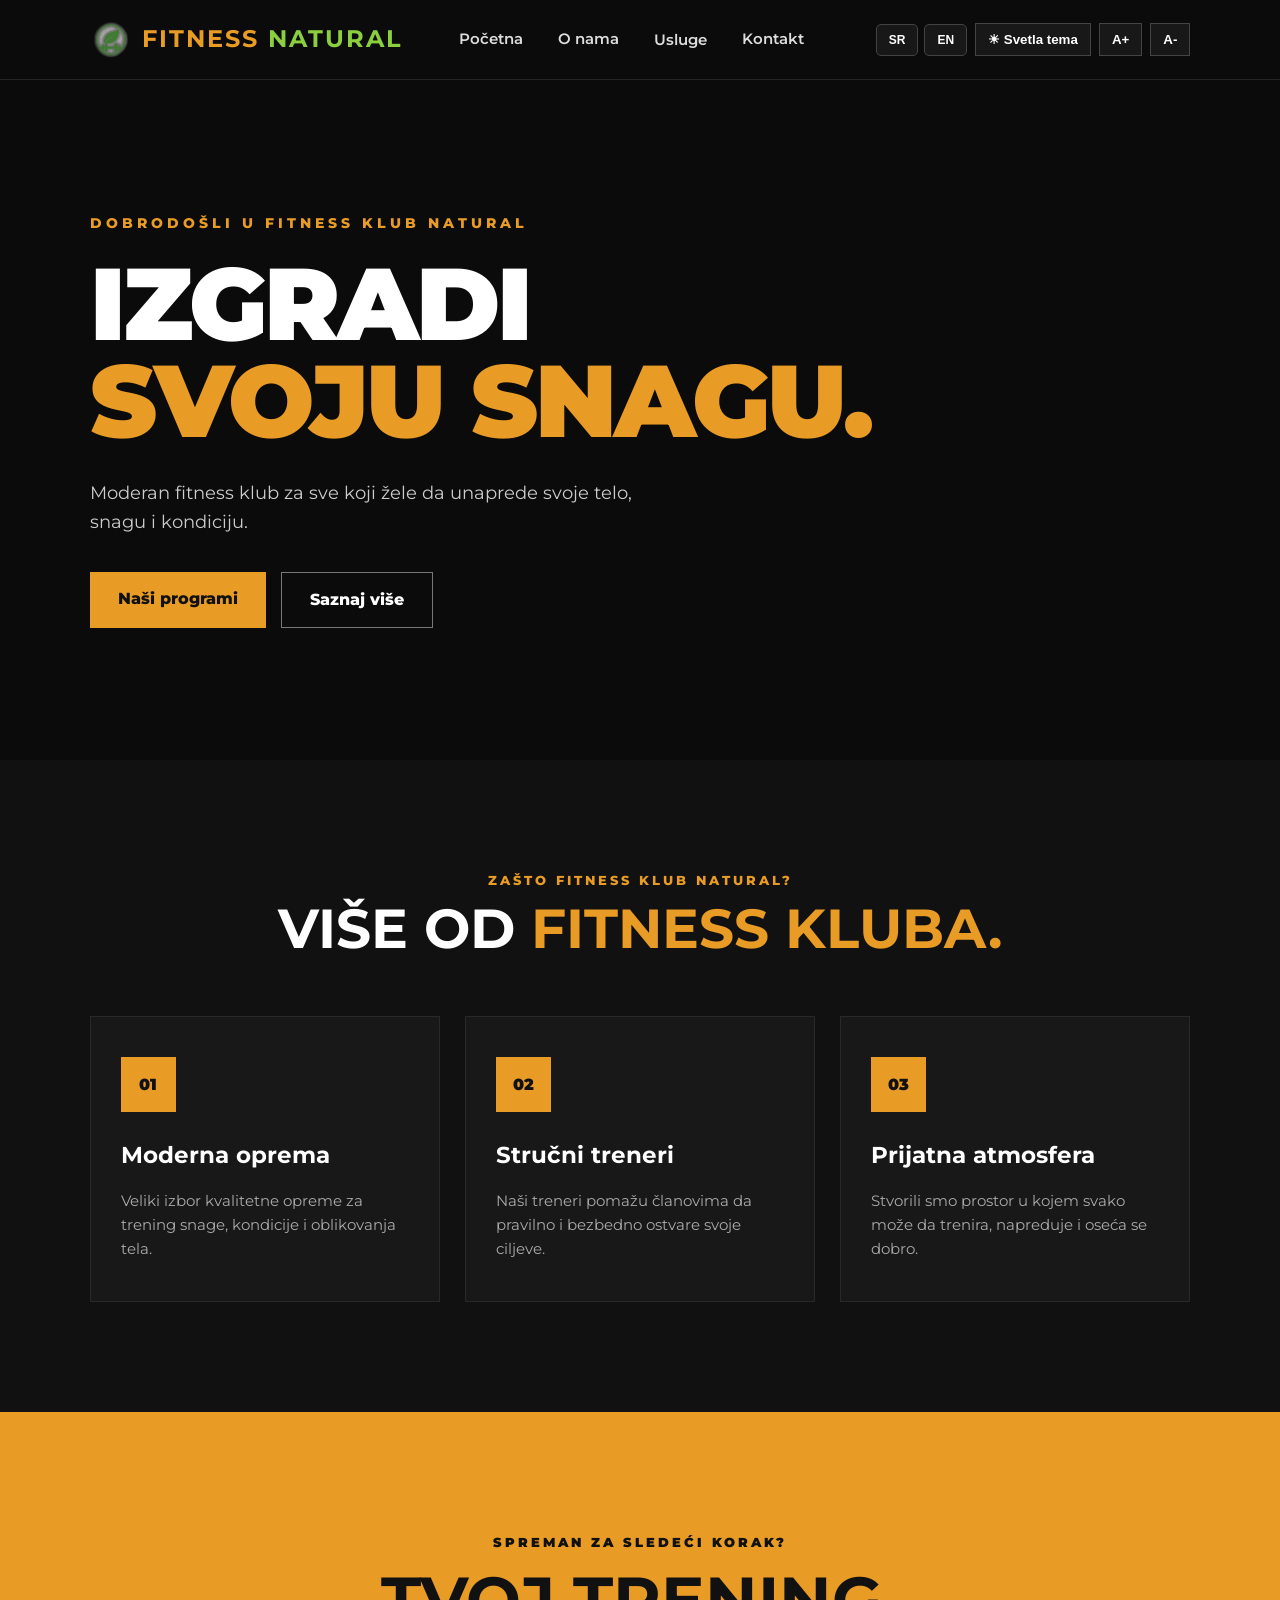
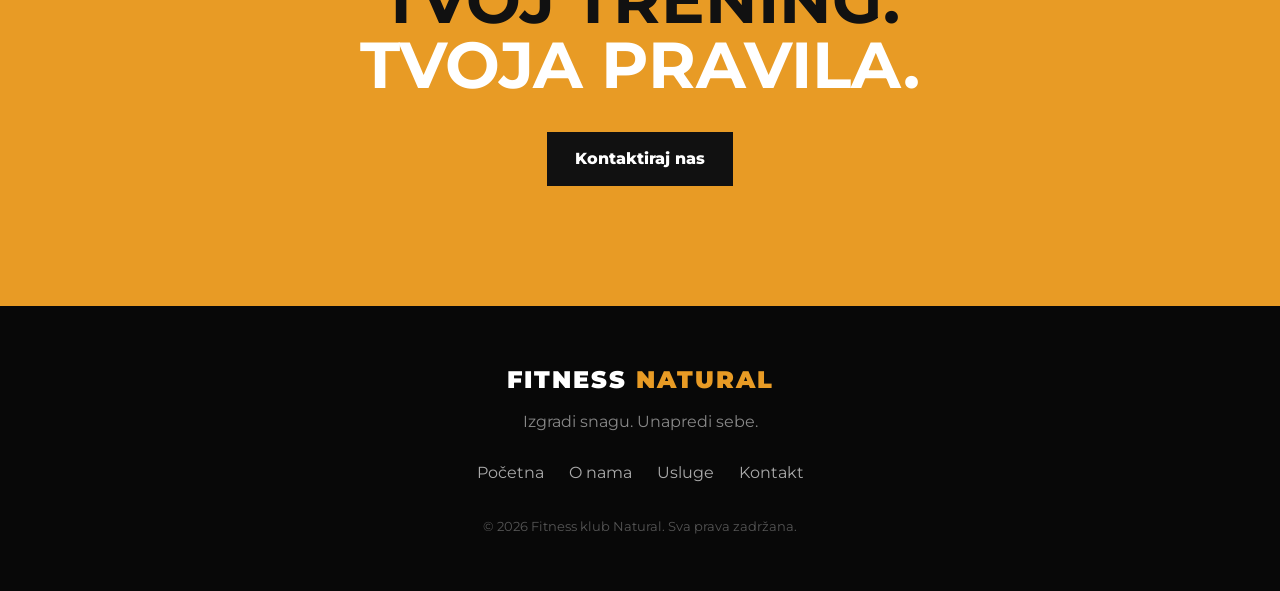
==== index.html @ d137e6ef "Add files via upload" ====
﻿<!DOCTYPE html>

<html lang="sr">

<head>
    <meta charset="UTF-8">

    <meta name="viewport" content="width=device-width, initial-scale=1.0">

    <meta name="description"
          content="Fitness klub Natural - moderan fitness klub za razvoj snage, kondicije i zdravog načina života.">

    <meta name="keywords"
          content="Fitness klub Natural, fitness klub, fitness, trening, bodybuilding, personalni trening">

    <meta name="author" content="Mateja Ivković">

    <title>Fitness klub Natural | Početna</title>

    <link rel="preconnect" href="https://fonts.googleapis.com">
    <link rel="preconnect" href="https://fonts.gstatic.com" crossorigin>
    <link href="https://fonts.googleapis.com/css2?family=Montserrat:wght@400;500;600;700;800;900&display=swap" rel="stylesheet">

    <link rel="stylesheet" href="stil.css">
</head>

<body>


    <!-- ZAGLAVLJE -->

    <header class="zaglavlje">

        <a href="index.html" class="logo">
            <img src="logo.png" alt="Logo Fitness kluba Natural">
            <span>FITNESS <strong>NATURAL</strong></span>
        </a>

        <nav class="navigacija">

            <a href="index.html">
                Početna
            </a>

            <a href="onama.html">
                O nama
            </a>

            <div class="padajuci-meni">

                <a href="usluge.html" class="link-padajuceg-menija">
                    Usluge
                </a>

                <div class="sadrzaj-padajuceg-menija">

                    <a href="usluge.html#personalni">
                        Personalni trening
                    </a>

                    <a href="usluge.html#grupni">
                        Grupni treninzi
                    </a>

                    <a href="usluge.html#fitness">
                        Fitness program
                    </a>

                    <a href="usluge.html#ishrana">
                        Plan ishrane
                    </a>

                </div>

            </div>

            <a href="kontakt.html">
                Kontakt
            </a>

        </nav>


        <div class="kontrole-pristupacnosti">

            <!-- JEZIK -->

            <div id="kontrole-jezika"></div>

            <button type="button" id="dugme-tema">
                ☀ Svetla tema
            </button>

            <button type="button" id="povecaj-font">
                A+
            </button>

            <button type="button" id="smanji-font">
                A-
            </button>

        </div>

    </header>


    <!-- UVODNA SEKCIJA -->

    <main>

        <section class="uvodna-sekcija">

            <div class="sadrzaj-uvodne-sekcije">

                <p class="mali-naslov">
                    DOBRODOŠLI U FITNESS KLUB NATURAL
                </p>

                <h1>
                    IZGRADI
                    <span>SVOJU SNAGU.</span>
                </h1>

                <p class="uvodni-tekst">
                    Moderan fitness klub za sve koji žele da unaprede
                    svoje telo, snagu i kondiciju.
                </p>

                <div class="uvodna-dugmad">

                    <a href="usluge.html" class="dugme glavno-dugme">
                        Naši programi
                    </a>

                    <a href="onama.html" class="dugme sporedno-dugme">
                        Saznaj više
                    </a>

                </div>

            </div>

        </section>


        <!-- PREDNOSTI -->

        <section class="prednosti">

            <div class="naslov-sekcije">

                <p>
                    ZAŠTO FITNESS KLUB NATURAL?
                </p>

                <h2>
                    VIŠE OD <span>FITNESS KLUBA.</span>
                </h2>

            </div>


            <div class="kontejner-prednosti">

                <article class="kartica-prednosti">

                    <div class="oznaka-prednosti">
                        01
                    </div>

                    <h3>
                        Moderna oprema
                    </h3>

                    <p>
                        Veliki izbor kvalitetne opreme za trening
                        snage, kondicije i oblikovanja tela.
                    </p>

                </article>


                <article class="kartica-prednosti">

                    <div class="oznaka-prednosti">
                        02
                    </div>

                    <h3>
                        Stručni treneri
                    </h3>

                    <p>
                        Naši treneri pomažu članovima da pravilno
                        i bezbedno ostvare svoje ciljeve.
                    </p>

                </article>


                <article class="kartica-prednosti">

                    <div class="oznaka-prednosti">
                        03
                    </div>

                    <h3>
                        Prijatna atmosfera
                    </h3>

                    <p>
                        Stvorili smo prostor u kojem svako može
                        da trenira, napreduje i oseća se dobro.
                    </p>

                </article>

            </div>

        </section>


        <!-- POZIV NA AKCIJU -->

        <section class="poziv-na-akciju">

            <div>

                <p>
                    SPREMAN ZA SLEDEĆI KORAK?
                </p>

                <h2>
                    TVOJ TRENING.
                    <span>TVOJA PRAVILA.</span>
                </h2>

                <a href="kontakt.html" class="dugme glavno-dugme">
                    Kontaktiraj nas
                </a>

            </div>

        </section>

    </main>


    <!-- PODNOŽJE -->

    <footer class="podnozje">

        <div class="logo-podnozja">
            FITNESS <span>NATURAL</span>
        </div>

        <p>
            Izgradi snagu. Unapredi sebe.
        </p>

        <div class="linkovi-podnozja">

            <a href="index.html">
                Početna
            </a>

            <a href="onama.html">
                O nama
            </a>

            <a href="usluge.html">
                Usluge
            </a>

            <a href="kontakt.html">
                Kontakt
            </a>

        </div>

        <p class="autorska-prava">
            © 2026 Fitness klub Natural. Sva prava zadržana.
        </p>

    </footer>


    <!-- JAVASCRIPT -->

    <script src="pristupacnost.js"></script>

    <!-- PREVOD SR / EN -->

    <script src="prevod.js"></script>


</body>

</html>
---- stil.css ----
﻿/* =========================
OSNOVNA PODEŠAVANJA
========================= */

* {
    margin: 0;
    padding: 0;
    box-sizing: border-box;
}

html {
    scroll-behavior: smooth;
}

body {
    font-family: 'Montserrat', sans-serif;
    background-color: #0b0b0b;
    color: #ffffff;
    line-height: 1.6;
}

a {
    text-decoration: none;
    color: inherit;
}

/* =========================
ZAGLAVLJE
========================= */

.zaglavlje {
    width: 100%;
    min-height: 80px;
    display: flex;
    align-items: center;
    justify-content: space-between;
    padding: 0 7%;
    background-color: #0b0b0b;
    border-bottom: 1px solid #252525;
    position: relative;
    z-index: 10;
}

.logo,
.logo-podnozja {
    font-size: 24px;
    font-weight: 900;
    letter-spacing: 2px;
}

    .logo span,
    .logo-podnozja span {
        color: #e89b25;
    }

/* =========================
NAVIGACIJA
========================= */

.navigacija {
    display: flex;
    gap: 35px;
}

    .navigacija a {
        position: relative;
        color: #dddddd;
        font-size: 15px;
        font-weight: 600;
        transition: 0.3s;
    }

        .navigacija a:hover,
        .navigacija a.active {
            color: #e89b25;
        }

        .navigacija a::after {
            content: "";
            position: absolute;
            left: 0;
            bottom: -8px;
            width: 0;
            height: 2px;
            background-color: #e89b25;
            transition: 0.3s;
        }

        .navigacija a:hover::after,
        .navigacija a.active::after {
            width: 100%;
        }

/* =========================
DUGME ZAGLAVLJA
========================= */

.dugme-zaglavlja {
    background-color: #e89b25;
    color: #111111;
    padding: 11px 22px;
    font-size: 14px;
    font-weight: 800;
    transition: 0.3s;
}

    .dugme-zaglavlja:hover {
        background-color: #ffffff;
        transform: translateY(-2px);
    }

/* =========================
UVODNA SEKCIJA
========================= */

.uvodna-sekcija {
    min-height: 680px;
    display: flex;
    align-items: center;
    padding: 80px 7%;
    position: relative;
    overflow: hidden;
    background-color: #0b0b0b;
}

/* =========================
SADRŽAJ UVODNE SEKCIJE
========================= */

.sadrzaj-uvodne-sekcije {
    width: 100%;
    max-width: 1200px;
    margin: 0 auto;
    position: relative;
    z-index: 2;
}

.mali-naslov {
    color: #e89b25;
    font-size: 14px;
    font-weight: 800;
    letter-spacing: 4px;
    margin-bottom: 20px;
}

.uvodna-sekcija h1 {
    font-size: clamp(55px, 8vw, 105px);
    line-height: 0.95;
    font-weight: 900;
    letter-spacing: -3px;
    margin-bottom: 30px;
}

    .uvodna-sekcija h1 span {
        display: block;
        color: #e89b25;
    }

.uvodni-tekst {
    max-width: 550px;
    color: #cccccc;
    font-size: 18px;
    margin-bottom: 35px;
}

/* =========================
DUGMAD
========================= */

.uvodna-dugmad {
    display: flex;
    gap: 15px;
    flex-wrap: wrap;
}

.dugme {
    display: inline-block;
    padding: 14px 28px;
    font-weight: 800;
    transition: 0.3s;
}

.glavno-dugme {
    background-color: #e89b25;
    color: #111111;
}

    .glavno-dugme:hover {
        background-color: #ffffff;
        transform: translateY(-3px);
    }

.sporedno-dugme {
    border: 1px solid #777777;
    color: #ffffff;
}

    .sporedno-dugme:hover {
        border-color: #e89b25;
        color: #e89b25;
        transform: translateY(-3px);
    }

/* =========================
PREDNOSTI
========================= */

.prednosti {
    padding: 110px 7%;
    background-color: #111111;
}

.naslov-sekcije {
    width: 100%;
    text-align: center;
    margin-bottom: 60px;
}

    .naslov-sekcije p {
        color: #e89b25;
        font-size: 13px;
        font-weight: 800;
        letter-spacing: 3px;
        margin-bottom: 10px;
    }

    .naslov-sekcije h2 {
        font-size: clamp(35px, 5vw, 55px);
        line-height: 1;
    }

        .naslov-sekcije h2 span {
            color: #e89b25;
        }

/* =========================
KARTICE PREDNOSTI
========================= */

.kontejner-prednosti {
    width: 100%;
    max-width: 1200px;
    margin: 0 auto;
    display: flex;
    gap: 25px;
}

.kartica-prednosti {
    flex: 1;
    padding: 40px 30px;
    background-color: #181818;
    border: 1px solid #292929;
    transition: 0.4s;
}

    .kartica-prednosti:hover {
        transform: translateY(-10px);
        border-color: #e89b25;
        box-shadow: 0 15px 40px rgba(0, 0, 0, 0.5);
    }

.oznaka-prednosti {
    width: 55px;
    height: 55px;
    display: flex;
    align-items: center;
    justify-content: center;
    margin-bottom: 25px;
    background-color: #e89b25;
    color: #111111;
    font-weight: 900;
}

.kartica-prednosti h3 {
    font-size: 23px;
    margin-bottom: 15px;
}

.kartica-prednosti p {
    color: #aaaaaa;
    font-size: 15px;
}

/* =========================
POZIV NA AKCIJU
========================= */

.poziv-na-akciju {
    padding: 120px 7%;
    text-align: center;
    background-color: #e89b25;
    color: #111111;
}

    .poziv-na-akciju p {
        font-size: 13px;
        font-weight: 900;
        letter-spacing: 3px;
        margin-bottom: 15px;
    }

    .poziv-na-akciju h2 {
        font-size: clamp(35px, 6vw, 65px);
        line-height: 1;
        margin-bottom: 35px;
    }

        .poziv-na-akciju h2 span {
            display: block;
            color: #ffffff;
        }

    .poziv-na-akciju .glavno-dugme {
        background-color: #111111;
        color: #ffffff;
    }

        .poziv-na-akciju .glavno-dugme:hover {
            background-color: #ffffff;
            color: #111111;
        }

/* =========================
PODNOŽJE
========================= */

.podnozje {
    padding: 55px 7%;
    text-align: center;
    background-color: #080808;
}

.logo-podnozja {
    margin-bottom: 10px;
}

.podnozje > p {
    color: #888888;
    margin-bottom: 25px;
}

.linkovi-podnozja {
    display: flex;
    justify-content: center;
    gap: 25px;
    margin-bottom: 30px;
}

    .linkovi-podnozja a {
        color: #aaaaaa;
        transition: 0.3s;
    }

        .linkovi-podnozja a:hover {
            color: #e89b25;
        }

.podnozje .autorska-prava {
    color: #555555;
    font-size: 13px;
    margin: 0;
}

/* =========================
NASLOV STRANICE
========================= */

.naslov-stranice {
    width: 100%;
    padding: 100px 7%;
    text-align: center;
    background-color: #111111;
}

    .naslov-stranice p:first-child {
        color: #e89b25;
        font-size: 13px;
        font-weight: 800;
        letter-spacing: 3px;
        margin-bottom: 15px;
    }

    .naslov-stranice h1 {
        font-size: clamp(45px, 7vw, 80px);
        line-height: 1;
        margin-bottom: 20px;
    }

        .naslov-stranice h1 span {
            color: #e89b25;
        }

.opis-stranice {
    color: #999999;
    font-size: 18px;
}

/* =========================
NAŠA PRIČA
========================= */

.sekcija-o-nama {
    width: 100%;
    max-width: 1200px;
    margin: 0 auto;
    padding: 110px 7%;
    display: flex;
    align-items: center;
    justify-content: center;
    gap: 80px;
    background-color: #0b0b0b;
}

.tekst-o-nama {
    flex: 1;
    max-width: 700px;
}

.oznaka-sekcije {
    color: #e89b25;
    font-size: 13px;
    font-weight: 800;
    letter-spacing: 3px;
    margin-bottom: 15px;
}

.tekst-o-nama h2 {
    font-size: clamp(35px, 5vw, 60px);
    line-height: 1;
    margin-bottom: 30px;
}

    .tekst-o-nama h2 span {
        color: #e89b25;
    }

.tekst-o-nama p:not(.oznaka-sekcije) {
    color: #aaaaaa;
    margin-bottom: 20px;
    font-size: 16px;
}

/* =========================
BROJ 08
========================= */

.kutija-o-nama {
    width: 300px;
    min-height: 300px;
    flex-shrink: 0;
    display: flex;
    flex-direction: column;
    align-items: center;
    justify-content: center;
    background-color: #e89b25;
    color: #111111;
    text-align: center;
}

.broj-o-nama {
    font-size: 100px;
    line-height: 1;
    font-weight: 900;
}

.kutija-o-nama p {
    font-weight: 900;
    letter-spacing: 2px;
}

/* =========================
VREDNOSTI
========================= */

.sekcija-vrednosti {
    padding: 110px 7%;
    background-color: #111111;
}

.sadrzaj-vrednosti {
    width: 100%;
    max-width: 1200px;
    margin: 0 auto;
    display: flex;
    gap: 25px;
}

.kartica-vrednosti {
    flex: 1;
    padding: 40px 30px;
    background-color: #181818;
    border: 1px solid #292929;
    transition: 0.4s;
}

    .kartica-vrednosti:hover {
        transform: translateY(-8px);
        border-color: #e89b25;
    }

    .kartica-vrednosti > span {
        display: block;
        color: #e89b25;
        font-size: 14px;
        font-weight: 900;
        margin-bottom: 25px;
    }

    .kartica-vrednosti h3 {
        font-size: 25px;
        margin-bottom: 15px;
    }

    .kartica-vrednosti p {
        color: #999999;
    }

/* ==================================================
TRENERI
================================================== */

.sekcija-trenera {
    width: 100%;
    padding: 110px 20px;
    background-color: #0b0b0b;
    text-align: center;
}

/* ==================================================
CENTRALNI SADRŽAJ TRENERA
================================================== */

.sadrzaj-trenera {
    width: 100%;
    max-width: 700px;
    margin: 0 auto;
    display: flex;
    flex-direction: column;
    align-items: center;
    text-align: center;
}

    .sadrzaj-trenera h3 {
        width: 100%;
        margin: 0 0 5px 0;
        color: #ffffff;
        font-size: 30px;
        font-weight: 900;
        line-height: 1.2;
        text-align: center;
    }

/* ==================================================
POZICIJA TRENERA
================================================== */

.pozicija-trenera {
    width: 100%;
    margin: 0 0 25px 0;
    color: #e89b25;
    font-size: 16px;
    font-weight: 700;
    text-align: center;
}

/* ==================================================
SLIKA + STRELICE
================================================== */

.okvir-slike-trenera {
    width: 100%;
    display: flex;
    align-items: center;
    justify-content: center;
    gap: 30px;
    margin: 0 auto 25px auto;
}

/* ==================================================
SLIKA
================================================== */

.slika-trenera {
    width: 350px;
    height: 350px;
    flex-shrink: 0;
    overflow: hidden;
    background-color: #202020;
}

    .slika-trenera img {
        width: 100%;
        height: 100%;
        display: block;
        object-fit: cover;
    }

        .slika-trenera img:hover {
            transform: scale(1.03);
        }

/* ==================================================
STRELICE
================================================== */

.dugme-klizaca {
    width: 55px;
    height: 55px;
    flex-shrink: 0;
    display: flex;
    align-items: center;
    justify-content: center;
    padding: 0;
    border: 1px solid #444444;
    background-color: #181818;
    color: #ffffff;
    font-size: 25px;
    line-height: 1;
    cursor: pointer;
    transition: all 0.3s ease;
}

    .dugme-klizaca:hover {
        background-color: #e89b25;
        color: #111111;
        border-color: #e89b25;
        transform: scale(1.05);
    }

/* ==================================================
OPIS TRENERA
================================================== */

.opis-trenera {
    width: 100%;
    max-width: 550px;
    margin: 0 auto;
    color: #aaaaaa;
    font-size: 16px;
    line-height: 1.7;
    text-align: center;
}

/* ==================================================
VIDEO I NAŠI USPESI
================================================== */

.sekcija-videa {
    width: 100%;
    padding: 110px 7%;
    background-color: #111111;
}

.sadrzaj-videa {
    width: 100%;
    max-width: 1200px;
    margin: 0 auto;
    display: flex;
    flex-direction: row;
    align-items: center;
    gap: 70px;
}

/* ==================================================
VIDEO LEVO
================================================== */

.lokalni-video {
    width: 60%;
    flex-shrink: 0;
    background-color: #181818;
    border: 1px solid #292929;
    overflow: hidden;
}

    .lokalni-video video {
        width: 100%;
        aspect-ratio: 16 / 9;
        display: block;
        object-fit: cover;
    }

/* ==================================================
YOUTUBE DESNO
================================================== */

.informacije-o-videu {
    flex: 1;
    text-align: left;
}

    .informacije-o-videu .oznaka-sekcije {
        margin-bottom: 15px;
    }

    .informacije-o-videu h3 {
        font-size: clamp(30px, 4vw, 45px);
        line-height: 1;
        margin-bottom: 25px;
    }

        .informacije-o-videu h3 span {
            display: block;
            color: #e89b25;
        }

    .informacije-o-videu > p:not(.oznaka-sekcije) {
        color: #aaaaaa;
        font-size: 16px;
        margin-bottom: 30px;
        line-height: 1.7;
    }

.dugme-videa {
    display: inline-block;
}

/* ==================================================
KONTAKT
================================================== */

.kontakt-sekcija {
    width: 100%;
    max-width: 1200px;
    margin: 0 auto;
    padding: 110px 7%;
    display: flex;
    gap: 80px;
    background-color: #0b0b0b;
}

.kontakt-informacije,
.sadrzaj-kontakt-forme {
    flex: 1;
}

    .kontakt-informacije h2,
    .sadrzaj-kontakt-forme h2 {
        font-size: clamp(35px, 5vw, 55px);
        line-height: 1;
        margin-bottom: 45px;
    }

        .kontakt-informacije h2 span,
        .sadrzaj-kontakt-forme h2 span {
            color: #e89b25;
        }

.stavka-kontakta {
    display: flex;
    align-items: flex-start;
    gap: 20px;
    margin-bottom: 30px;
}

.oznaka-kontakta {
    width: 50px;
    height: 50px;
    flex-shrink: 0;
    display: flex;
    align-items: center;
    justify-content: center;
    background-color: #e89b25;
    color: #111111;
    font-weight: 900;
}

.stavka-kontakta h3 {
    font-size: 19px;
    margin-bottom: 5px;
}

.stavka-kontakta p {
    color: #aaaaaa;
    font-size: 15px;
}

/* ==================================================
GOOGLE MAPA
================================================== */

.kontakt-mapa {
    width: 100%;
    height: 320px;
    margin-top: 35px;
    overflow: hidden;
    border: 1px solid #292929;
}

    .kontakt-mapa iframe {
        width: 100%;
        height: 100%;
        border: 0;
        display: block;
    }

/* ==================================================
KONTAKT FORMA
================================================== */

.sadrzaj-kontakt-forme {
    padding: 40px;
    background-color: #181818;
    border: 1px solid #292929;
}

    .sadrzaj-kontakt-forme h2 {
        margin-bottom: 35px;
    }

.grupa-forme {
    margin-bottom: 20px;
}

    .grupa-forme label {
        display: block;
        margin-bottom: 8px;
        color: #dddddd;
        font-size: 14px;
        font-weight: 700;
    }

    .grupa-forme input,
    .grupa-forme textarea {
        width: 100%;
        padding: 14px 15px;
        border: 1px solid #444444;
        background-color: #111111;
        color: #ffffff;
        font-family: 'Montserrat', sans-serif;
        font-size: 15px;
        outline: none;
        transition: 0.3s;
    }

    .grupa-forme textarea {
        resize: vertical;
    }

        .grupa-forme input:focus,
        .grupa-forme textarea:focus {
            border-color: #e89b25;
        }

        .grupa-forme input::placeholder,
        .grupa-forme textarea::placeholder {
            color: #777777;
        }

.sadrzaj-kontakt-forme .glavno-dugme {
    display: block;
    margin: 0 auto;
}

.poruka-forme {
    margin-top: 20px;
    font-size: 14px;
    font-weight: 700;
}

/* ==================================================
PADAJUĆI MENI
================================================== */

.padajuci-meni {
    position: relative;
}

.link-padajuceg-menija {
    position: relative;
    color: #dddddd;
    font-size: 15px;
    font-weight: 600;
    transition: 0.3s;
}

.padajuci-meni:hover .link-padajuceg-menija {
    color: #e89b25;
}

.sadrzaj-padajuceg-menija {
    position: absolute;
    top: 100%;
    left: 50%;
    transform: translateX(-50%) translateY(10px);
    width: 220px;
    display: flex;
    flex-direction: column;
    background-color: #181818;
    border: 1px solid #292929;
    opacity: 0;
    visibility: hidden;
    transition: 0.3s;
    z-index: 100;
}

    .sadrzaj-padajuceg-menija a {
        display: block;
        padding: 13px 18px;
        color: #dddddd;
        font-size: 14px;
        font-weight: 600;
        border-bottom: 1px solid #292929;
        transition: 0.3s;
    }

        .sadrzaj-padajuceg-menija a:last-child {
            border-bottom: none;
        }

        .sadrzaj-padajuceg-menija a:hover {
            background-color: #e89b25;
            color: #111111;
        }

.padajuci-meni:hover .sadrzaj-padajuceg-menija {
    opacity: 1;
    visibility: visible;
    transform: translateX(-50%) translateY(0);
}

/* ==================================================
PRISTUPAČNOST
================================================== */

.kontrole-pristupacnosti {
    display: flex;
    align-items: center;
    gap: 8px;
}

    .kontrole-pristupacnosti button {
        padding: 8px 12px;
        border: 1px solid #444444;
        background-color: #181818;
        color: #ffffff;
        cursor: pointer;
        font-weight: 700;
        transition: 0.3s;
    }

        .kontrole-pristupacnosti button:hover {
            background-color: #e89b25;
            color: #111111;
            border-color: #e89b25;
        }

/* ==================================================
SVETLA TEMA
================================================== */

body.svetla-tema {
    background-color: #f5f5f5;
    color: #111111;
}

    /* ZAGLAVLJE */

    body.svetla-tema .zaglavlje {
        background-color: #ffffff;
        border-bottom-color: #dddddd;
    }

    body.svetla-tema .logo,
    body.svetla-tema .logo-podnozja {
        color: #111111;
    }

    body.svetla-tema .navigacija a {
        color: #333333;
    }

        body.svetla-tema .navigacija a:hover,
        body.svetla-tema .navigacija a.active,
        body.svetla-tema .padajuci-meni:hover .link-padajuceg-menija {
            color: #d17d00;
        }

    /* UVODNA SEKCIJA */

    body.svetla-tema .uvodna-sekcija {
        background-color: #f5f5f5;
    }

        body.svetla-tema .uvodna-sekcija h1 {
            color: #111111;
        }

    body.svetla-tema .uvodni-tekst {
        color: #555555;
    }

    body.svetla-tema .sporedno-dugme {
        color: #111111;
        border-color: #777777;
    }

    /* NASLOVI STRANICA */

    body.svetla-tema .naslov-stranice {
        background-color: #eeeeee;
    }

    body.svetla-tema .opis-stranice {
        color: #555555;
    }

    /* PREDNOSTI */

    body.svetla-tema .prednosti {
        background-color: #eeeeee;
    }

    body.svetla-tema .kartica-prednosti {
        background-color: #ffffff;
        border-color: #dddddd;
    }

        body.svetla-tema .kartica-prednosti p {
            color: #555555;
        }

    /* O NAMA */

    body.svetla-tema .sekcija-o-nama {
        background-color: #f5f5f5;
    }

    body.svetla-tema .tekst-o-nama p {
        color: #555555;
    }

    body.svetla-tema .sekcija-vrednosti {
        background-color: #eeeeee;
    }

    body.svetla-tema .kartica-vrednosti {
        background-color: #ffffff;
        border-color: #dddddd;
    }

        body.svetla-tema .kartica-vrednosti p {
            color: #555555;
        }

    /* TRENERI */

    body.svetla-tema .sekcija-trenera {
        background-color: #f5f5f5;
    }

    body.svetla-tema .opis-trenera {
        color: #555555;
    }

    body.svetla-tema .slika-trenera {
        background-color: #eeeeee;
    }

    body.svetla-tema .dugme-klizaca {
        background-color: #ffffff;
        color: #111111;
        border-color: #cccccc;
    }

    /* KONTAKT */

    body.svetla-tema .kontakt-sekcija {
        background-color: #f5f5f5;
    }

    body.svetla-tema .stavka-kontakta p {
        color: #555555;
    }

    body.svetla-tema .sadrzaj-kontakt-forme {
        background-color: #ffffff;
        border-color: #dddddd;
    }

    body.svetla-tema .grupa-forme label {
        color: #333333;
    }

    body.svetla-tema .grupa-forme input,
    body.svetla-tema .grupa-forme textarea {
        background-color: #f8f8f8;
        color: #111111;
        border-color: #cccccc;
    }

        body.svetla-tema .grupa-forme input::placeholder,
        body.svetla-tema .grupa-forme textarea::placeholder {
            color: #888888;
        }

    /* PADAJUĆI MENI */

    body.svetla-tema .sadrzaj-padajuceg-menija {
        background-color: #ffffff;
        border-color: #dddddd;
    }

        body.svetla-tema .sadrzaj-padajuceg-menija a {
            color: #333333;
            border-color: #dddddd;
        }

            body.svetla-tema .sadrzaj-padajuceg-menija a:hover {
                background-color: #e89b25;
                color: #111111;
            }

    /* PRISTUPAČNOST */

    body.svetla-tema .kontrole-pristupacnosti button {
        background-color: #ffffff;
        color: #111111;
        border-color: #cccccc;
    }

    /* JEZIK */

    body.svetla-tema .dugme-jezika {
        border-color: #000000;
        color: #000000;
    }

        body.svetla-tema .dugme-jezika:hover {
            background: #000000;
            color: #ffffff;
        }

    /* PODNOŽJE */

    body.svetla-tema .podnozje {
        background-color: #eeeeee;
    }

    body.svetla-tema .linkovi-podnozja a {
        color: #555555;
    }

    body.svetla-tema .podnozje > p {
        color: #666666;
    }

    body.svetla-tema .podnozje .autorska-prava {
        color: #777777;
    }

    /* POZIV NA AKCIJU */

    body.svetla-tema .poziv-na-akciju {
        background-color: #e89b25;
        color: #111111;
    }

/* ==================================================
VEĆI FONT
================================================== */

body.veliki-font {
    font-size: 18px;
}

    body.veliki-font p,
    body.veliki-font a,
    body.veliki-font label,
    body.veliki-font input,
    body.veliki-font textarea,
    body.veliki-font button,
    body.veliki-font li {
        font-size: 18px;
    }

    body.veliki-font h1 {
        font-size: clamp(50px, 8vw, 90px);
    }

    body.veliki-font h2 {
        font-size: clamp(40px, 6vw, 65px);
    }

    body.veliki-font h3 {
        font-size: 24px;
    }

/* ==================================================
NORMALAN FONT
================================================== */

body:not(.veliki-font) {
    font-size: 16px;
}

/* ==================================================
TABLET
================================================== */

@media (max-width: 900px) {

    .zaglavlje {
        padding: 0 4%;
    }

    .navigacija {
        gap: 18px;
    }

    .dugme-zaglavlja {
        display: none;
    }

    .kontejner-prednosti,
    .sadrzaj-vrednosti {
        flex-direction: column;
    }

    .sekcija-o-nama {
        padding: 80px 5%;
        gap: 50px;
    }

    .kutija-o-nama {
        width: 250px;
    }

    .sadrzaj-trenera {
        max-width: 600px;
    }

    .okvir-slike-trenera {
        gap: 20px;
    }

    .slika-trenera {
        width: 400px;
        height: 400px;
    }

    .sadrzaj-videa {
        gap: 35px;
    }

    .lokalni-video {
        width: 55%;
    }

    .informacije-o-videu h3 {
        font-size: 32px;
    }

    .kontakt-sekcija {
        padding: 80px 5%;
        gap: 50px;
    }
}

/* ==================================================
MOBILNI
================================================== */

@media (max-width: 650px) {

    .zaglavlje {
        min-height: auto;
        padding: 20px;
        flex-direction: column;
        gap: 20px;
    }

    .navigacija {
        width: 100%;
        justify-content: center;
        flex-wrap: wrap;
        gap: 15px;
    }

    .uvodna-sekcija {
        min-height: 600px;
        padding: 70px 20px;
        text-align: center;
        justify-content: center;
    }

        .uvodna-sekcija h1 {
            font-size: 58px;
            letter-spacing: -2px;
        }

    .uvodni-tekst {
        font-size: 16px;
    }

    .uvodna-dugmad {
        justify-content: center;
    }

    .prednosti,
    .sekcija-vrednosti,
    .sekcija-trenera {
        padding: 80px 20px;
    }

    .poziv-na-akciju {
        padding: 90px 20px;
    }

    .linkovi-podnozja {
        flex-direction: column;
        gap: 12px;
    }

    .sekcija-o-nama {
        padding: 80px 20px;
        flex-direction: column;
        align-items: center;
        text-align: center;
    }

    .kutija-o-nama {
        width: 100%;
        max-width: 300px;
    }

    .sadrzaj-trenera {
        width: 100%;
        max-width: 100%;
    }

        .sadrzaj-trenera h3 {
            font-size: 25px;
        }

    .okvir-slike-trenera {
        width: 100%;
        gap: 8px;
    }

    .slika-trenera {
        width: calc(100% - 100px);
        height: auto;
        aspect-ratio: 1 / 1;
    }

    .dugme-klizaca {
        width: 42px;
        height: 42px;
        font-size: 18px;
    }

    .opis-trenera {
        max-width: 90%;
        font-size: 14px;
    }

    .sekcija-videa {
        padding: 80px 20px;
    }

    .sadrzaj-videa {
        flex-direction: column;
        gap: 35px;
    }

    .lokalni-video {
        width: 100%;
    }

    .informacije-o-videu {
        width: 100%;
        text-align: center;
    }

        .informacije-o-videu .oznaka-sekcije {
            text-align: center;
        }

        .informacije-o-videu h3 {
            font-size: 32px;
        }

    .kontakt-sekcija {
        padding: 80px 20px;
        flex-direction: column;
        gap: 60px;
    }

    .sadrzaj-kontakt-forme {
        padding: 25px 20px;
    }

    .kontakt-mapa {
        height: 280px;
    }
}

/* ==================================================
JEZIK - SR / EN
================================================== */

#kontrole-jezika {
    display: flex;
    align-items: center;
    gap: 6px;
    margin-left: 15px;
}

.dugme-jezika {
    border: 1px solid #ffffff;
    background: transparent;
    color: #ffffff;
    padding: 5px 9px;
    border-radius: 5px;
    cursor: pointer;
    font-size: 12px;
    font-weight: bold;
    transition: 0.3s;
}

    .dugme-jezika:hover {
        background: #ffffff;
        color: #000000;
    }

/* ==================================================
LOGO
================================================== */

.logo {
    display: flex;
    align-items: center;
    gap: 10px;
    text-decoration: none;
    color: inherit;
}

    .logo img {
        width: 42px;
        height: 42px;
        object-fit: cover;
        border-radius: 50%;
    }

    .logo span {
        font-weight: 700;
        white-space: nowrap;
    }

    .logo strong {
        color: #8bcf3f;
    }
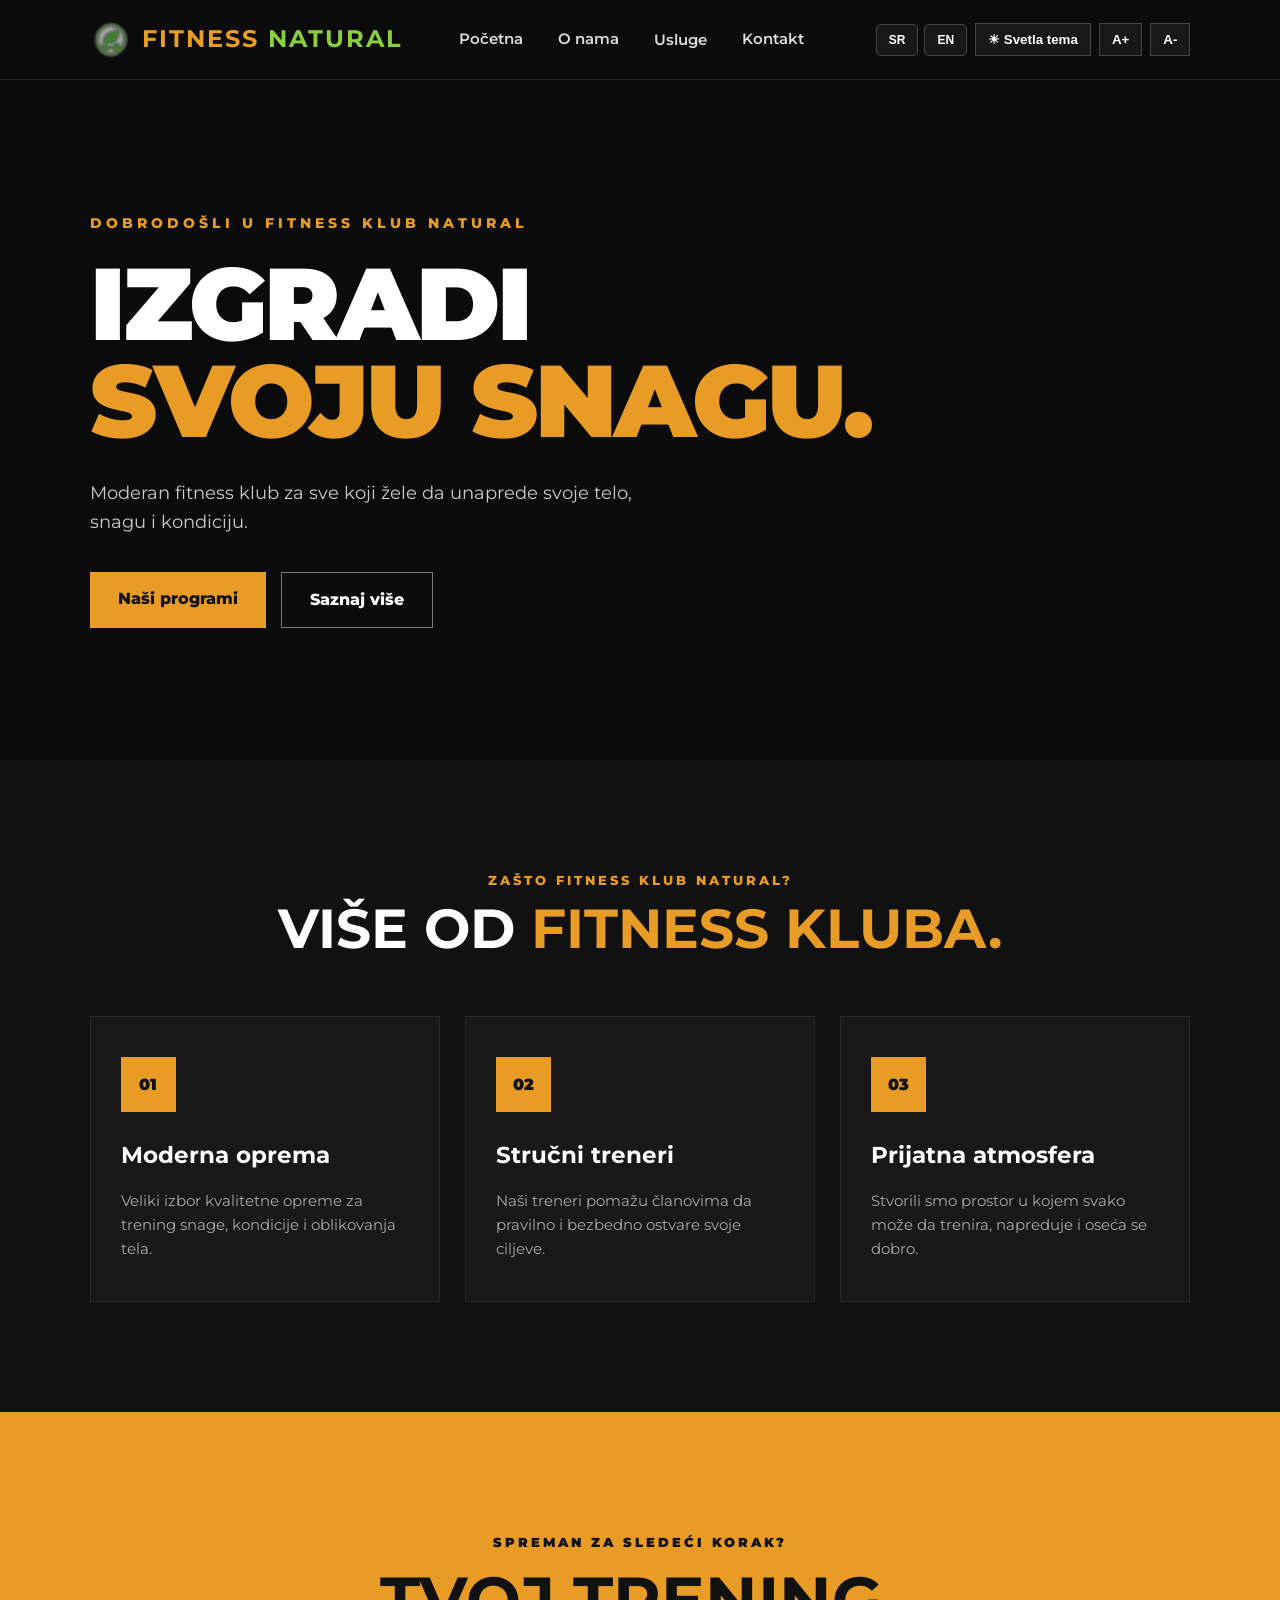
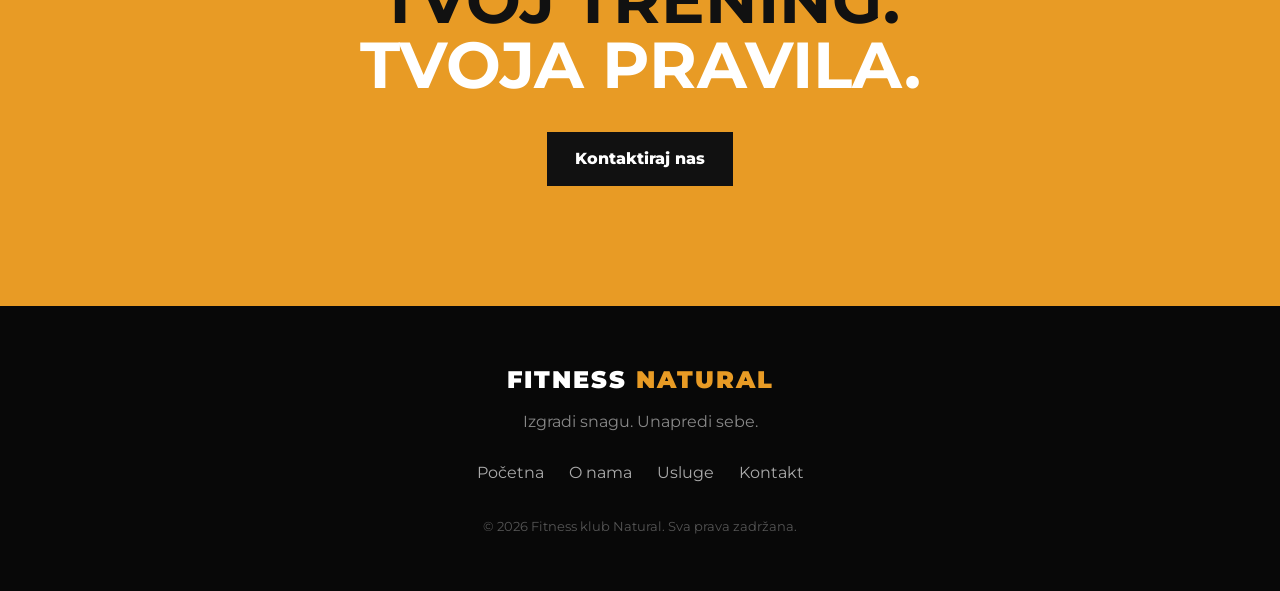
==== commit 257f3e5d: "Add files via upload" ====
--- a/index.html
+++ b/index.html
@@ -17,9 +17,7 @@
 
     <title>Fitness klub Natural | Početna</title>
 
-    <link rel="preconnect" href="https://fonts.googleapis.com">
-    <link rel="preconnect" href="https://fonts.gstatic.com" crossorigin>
-    <link href="https://fonts.googleapis.com/css2?family=Montserrat:wght@400;500;600;700;800;900&display=swap" rel="stylesheet">
+
 
     <link rel="stylesheet" href="stil.css">
 </head>
--- a/stil.css
+++ b/stil.css
@@ -1,6 +1,41 @@
 ﻿/* =========================
 OSNOVNA PODEŠAVANJA
 ========================= */
+@font-face {
+    font-family: 'Montserrat';
+    src: url('font/static/Montserrat-Regular.ttf') format('truetype');
+    font-weight: 400;
+}
+
+@font-face {
+    font-family: 'Montserrat';
+    src: url('font/static/Montserrat-Medium.ttf') format('truetype');
+    font-weight: 500;
+}
+
+@font-face {
+    font-family: 'Montserrat';
+    src: url('font/static/Montserrat-SemiBold.ttf') format('truetype');
+    font-weight: 600;
+}
+
+@font-face {
+    font-family: 'Montserrat';
+    src: url('font/static/Montserrat-Bold.ttf') format('truetype');
+    font-weight: 700;
+}
+
+@font-face {
+    font-family: 'Montserrat';
+    src: url('font/static/Montserrat-ExtraBold.ttf') format('truetype');
+    font-weight: 800;
+}
+
+@font-face {
+    font-family: 'Montserrat';
+    src: url('font/static/Montserrat-Black.ttf') format('truetype');
+    font-weight: 900;
+}
 
 * {
     margin: 0;
@@ -23,6 +58,7 @@
     text-decoration: none;
     color: inherit;
 }
+
 
 /* =========================
 ZAGLAVLJE
